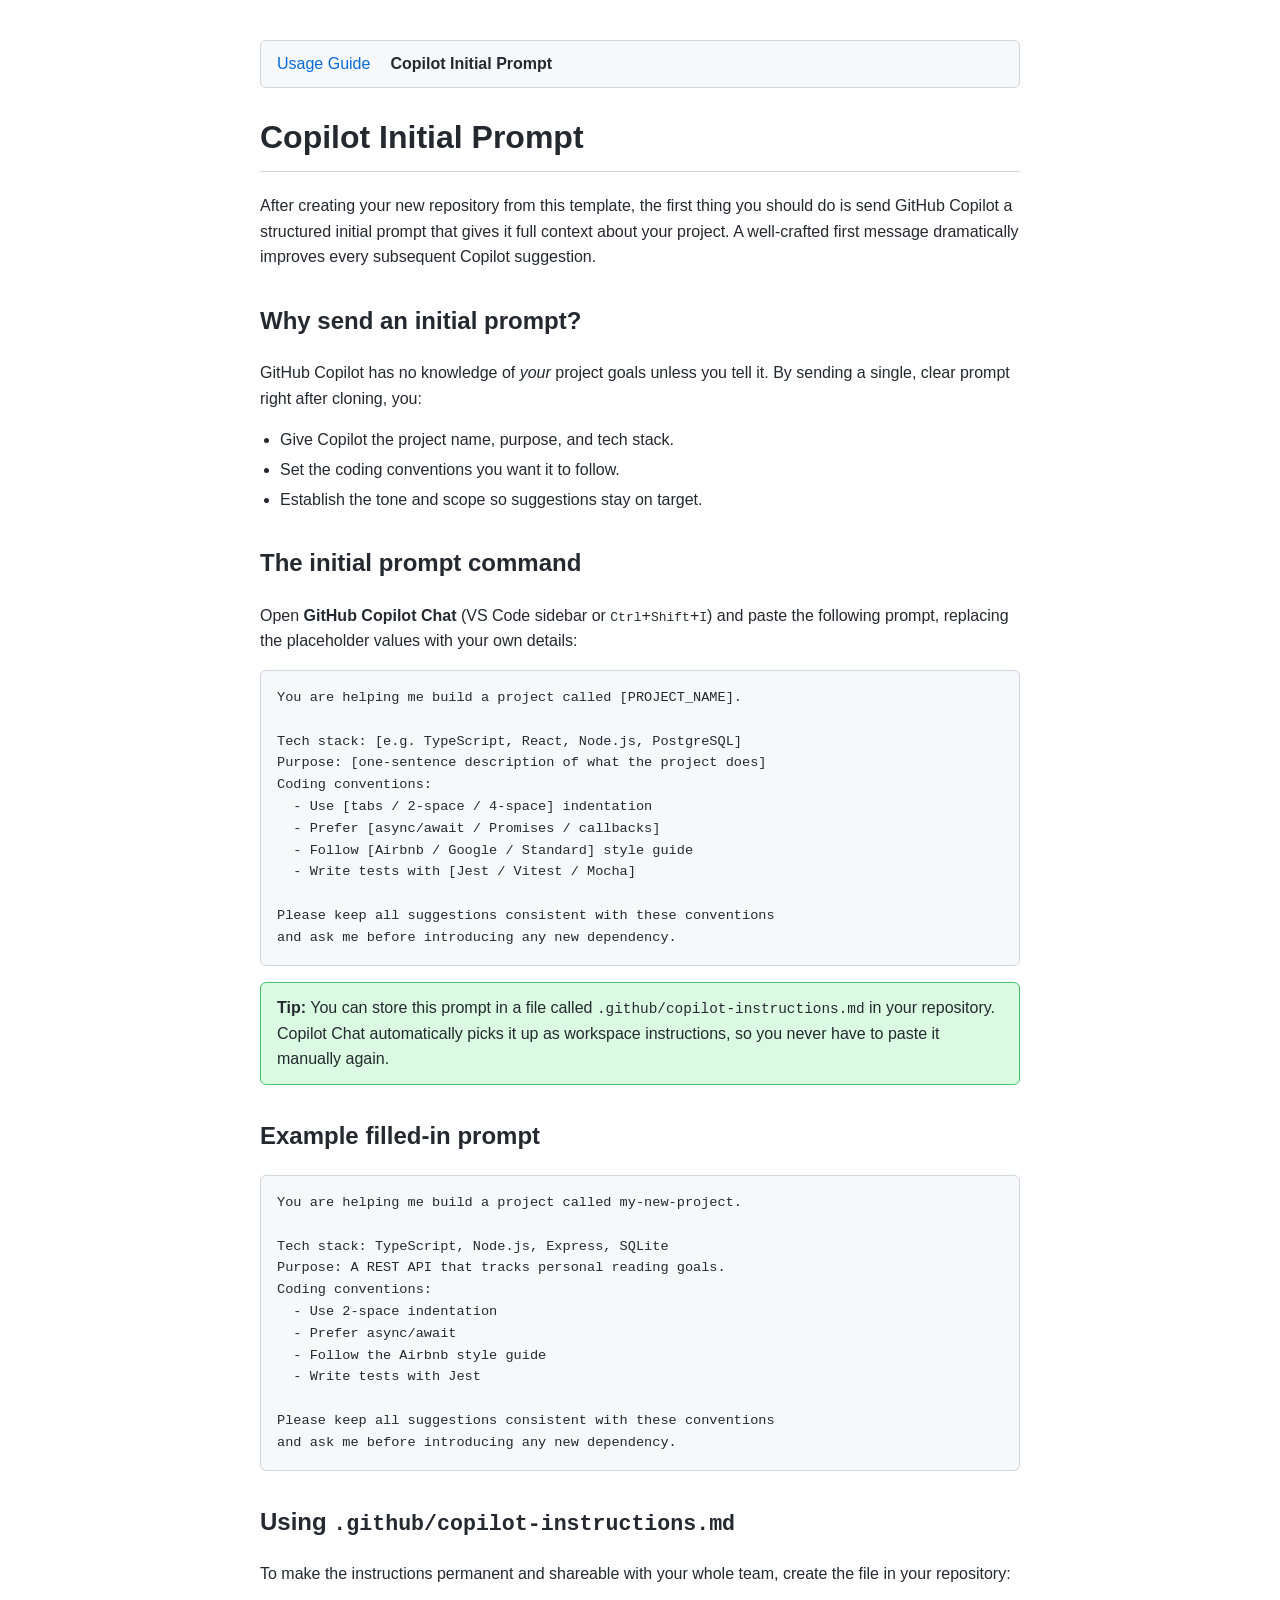
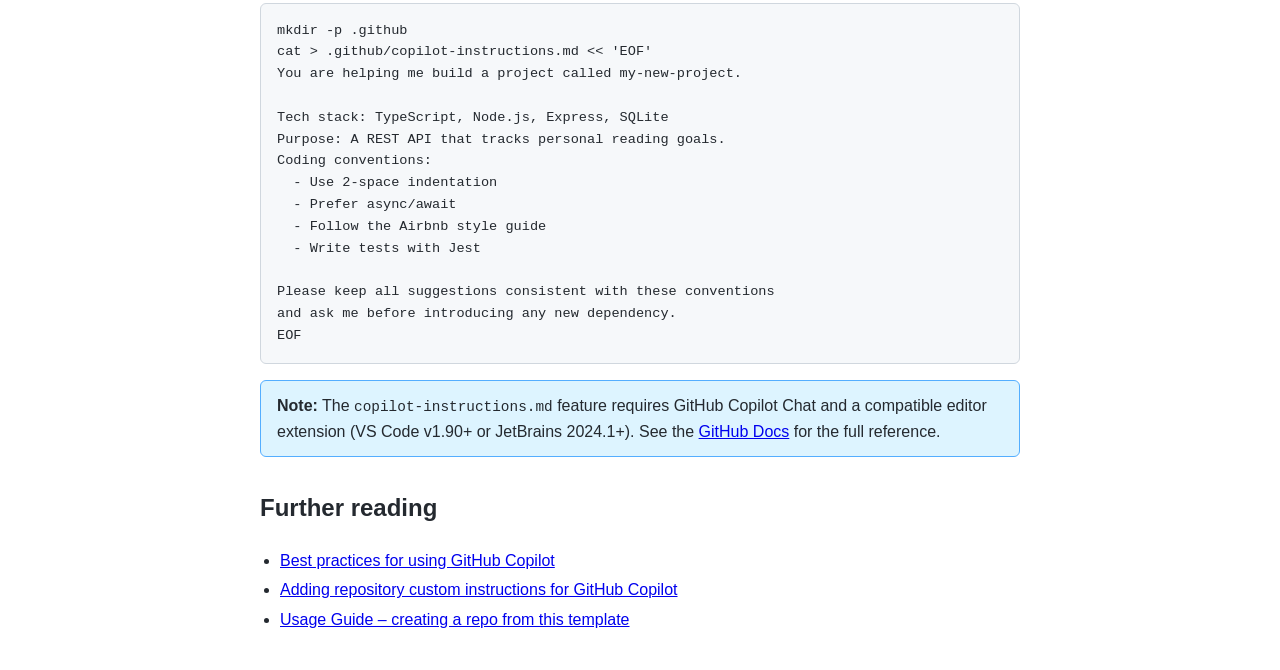
==== initial_prompt.html @ 765c4b9e "feat: add initial_prompt.html and shared navigation menu via styles.css Co-authored-by: rifaterdemsa" ====
<!DOCTYPE html>
<html lang="en">
<head>
  <meta charset="UTF-8" />
  <meta name="viewport" content="width=device-width, initial-scale=1.0" />
  <title>git-template – Copilot Initial Prompt</title>
  <link rel="stylesheet" href="styles.css" />
</head>
<body>

  <nav>
    <a href="index.html">Usage Guide</a>
    <a href="initial_prompt.html" class="active">Copilot Initial Prompt</a>
  </nav>

  <h1>Copilot Initial Prompt</h1>
  <p>
    After creating your new repository from this template, the first thing
    you should do is send GitHub Copilot a structured initial prompt that
    gives it full context about your project.  A well-crafted first message
    dramatically improves every subsequent Copilot suggestion.
  </p>

  <h2>Why send an initial prompt?</h2>
  <p>
    GitHub Copilot has no knowledge of <em>your</em> project goals unless you
    tell it.  By sending a single, clear prompt right after cloning, you:
  </p>
  <ul>
    <li>Give Copilot the project name, purpose, and tech stack.</li>
    <li>Set the coding conventions you want it to follow.</li>
    <li>Establish the tone and scope so suggestions stay on target.</li>
  </ul>

  <h2>The initial prompt command</h2>
  <p>
    Open <strong>GitHub Copilot Chat</strong> (VS Code sidebar or
    <kbd>Ctrl</kbd>+<kbd>Shift</kbd>+<kbd>I</kbd>) and paste the following
    prompt, replacing the placeholder values with your own details:
  </p>
  <pre><code>You are helping me build a project called [PROJECT_NAME].

Tech stack: [e.g. TypeScript, React, Node.js, PostgreSQL]
Purpose: [one-sentence description of what the project does]
Coding conventions:
  - Use [tabs / 2-space / 4-space] indentation
  - Prefer [async/await / Promises / callbacks]
  - Follow [Airbnb / Google / Standard] style guide
  - Write tests with [Jest / Vitest / Mocha]

Please keep all suggestions consistent with these conventions
and ask me before introducing any new dependency.</code></pre>

  <div class="tip">
    <strong>Tip:</strong> You can store this prompt in a file called
    <code>.github/copilot-instructions.md</code> in your repository.
    Copilot Chat automatically picks it up as workspace instructions,
    so you never have to paste it manually again.
  </div>

  <h2>Example filled-in prompt</h2>
  <pre><code>You are helping me build a project called my-new-project.

Tech stack: TypeScript, Node.js, Express, SQLite
Purpose: A REST API that tracks personal reading goals.
Coding conventions:
  - Use 2-space indentation
  - Prefer async/await
  - Follow the Airbnb style guide
  - Write tests with Jest

Please keep all suggestions consistent with these conventions
and ask me before introducing any new dependency.</code></pre>

  <h2>Using <code>.github/copilot-instructions.md</code></h2>
  <p>
    To make the instructions permanent and shareable with your whole team,
    create the file in your repository:
  </p>
  <pre><code>mkdir -p .github
cat &gt; .github/copilot-instructions.md &lt;&lt; 'EOF'
You are helping me build a project called my-new-project.

Tech stack: TypeScript, Node.js, Express, SQLite
Purpose: A REST API that tracks personal reading goals.
Coding conventions:
  - Use 2-space indentation
  - Prefer async/await
  - Follow the Airbnb style guide
  - Write tests with Jest

Please keep all suggestions consistent with these conventions
and ask me before introducing any new dependency.
EOF</code></pre>

  <div class="note">
    <strong>Note:</strong> The <code>copilot-instructions.md</code> feature
    requires GitHub Copilot Chat and a compatible editor extension (VS Code
    v1.90+ or JetBrains 2024.1+).  See the
    <a href="https://docs.github.com/en/copilot/customizing-copilot/adding-repository-custom-instructions-for-github-copilot"
       target="_blank" rel="noopener">GitHub Docs</a> for the full reference.
  </div>

  <h2>Further reading</h2>
  <ul>
    <li>
      <a href="https://docs.github.com/en/copilot/using-github-copilot/best-practices-for-using-github-copilot"
         target="_blank" rel="noopener">
        Best practices for using GitHub Copilot
      </a>
    </li>
    <li>
      <a href="https://docs.github.com/en/copilot/customizing-copilot/adding-repository-custom-instructions-for-github-copilot"
         target="_blank" rel="noopener">
        Adding repository custom instructions for GitHub Copilot
      </a>
    </li>
    <li>
      <a href="index.html">Usage Guide – creating a repo from this template</a>
    </li>
  </ul>

</body>
</html>
---- styles.css ----
body {
  font-family: -apple-system, BlinkMacSystemFont, "Segoe UI", Helvetica, Arial, sans-serif;
  max-width: 760px;
  margin: 40px auto;
  padding: 0 20px;
  color: #24292f;
  line-height: 1.6;
}
h1 { border-bottom: 1px solid #d0d7de; padding-bottom: 8px; }
h2 { margin-top: 32px; }
pre {
  background: #f6f8fa;
  border: 1px solid #d0d7de;
  border-radius: 6px;
  padding: 16px;
  overflow-x: auto;
}
code { font-family: "SFMono-Regular", Consolas, "Liberation Mono", Menlo, monospace; font-size: 0.9em; }
pre code { font-size: 0.85em; }
.note {
  background: #ddf4ff;
  border: 1px solid #54aeff;
  border-radius: 6px;
  padding: 12px 16px;
  margin: 16px 0;
}
.tip {
  background: #dafbe1;
  border: 1px solid #4ac26b;
  border-radius: 6px;
  padding: 12px 16px;
  margin: 16px 0;
}
ul { padding-left: 20px; }
li { margin: 4px 0; }
nav {
  background: #f6f8fa;
  border: 1px solid #d0d7de;
  border-radius: 6px;
  padding: 10px 16px;
  margin-bottom: 24px;
  display: flex;
  gap: 20px;
}
nav a {
  color: #0969da;
  text-decoration: none;
  font-weight: 500;
}
nav a:hover { text-decoration: underline; }
nav a.active { color: #24292f; font-weight: 600; pointer-events: none; }
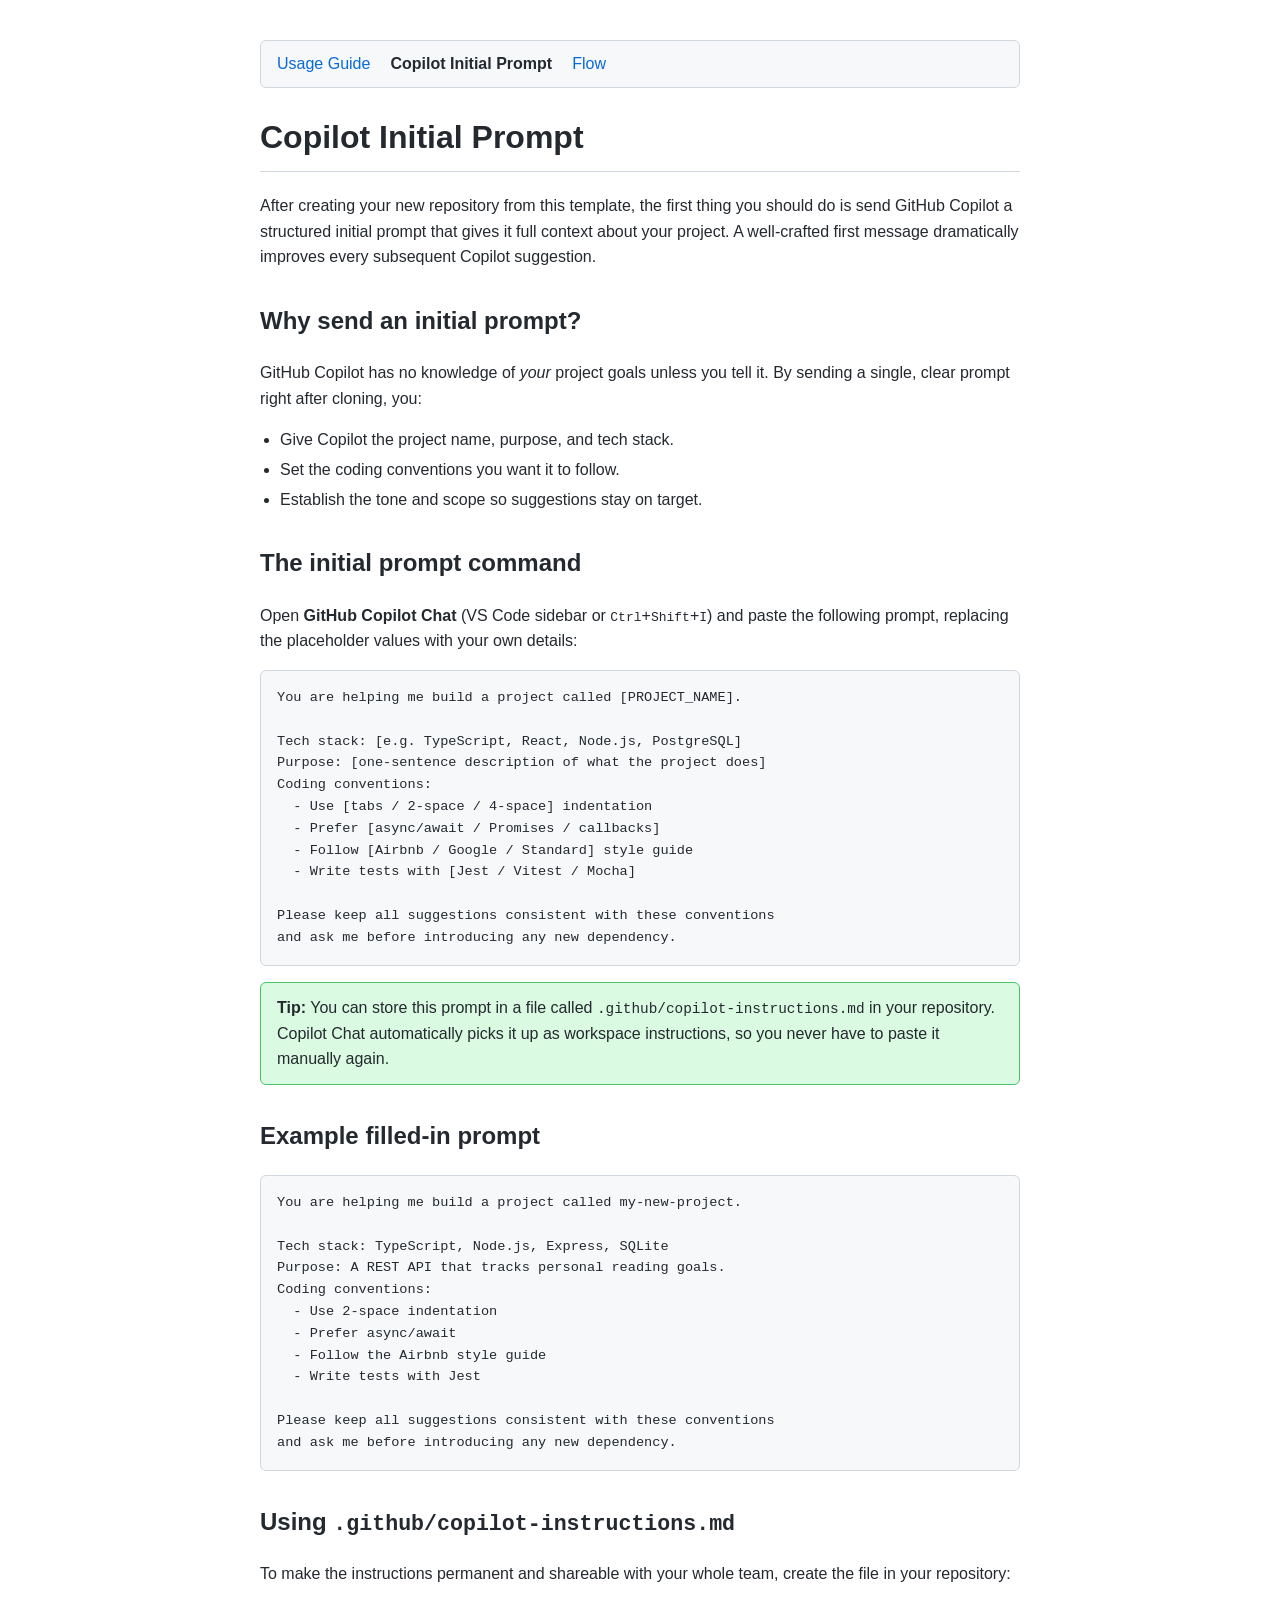
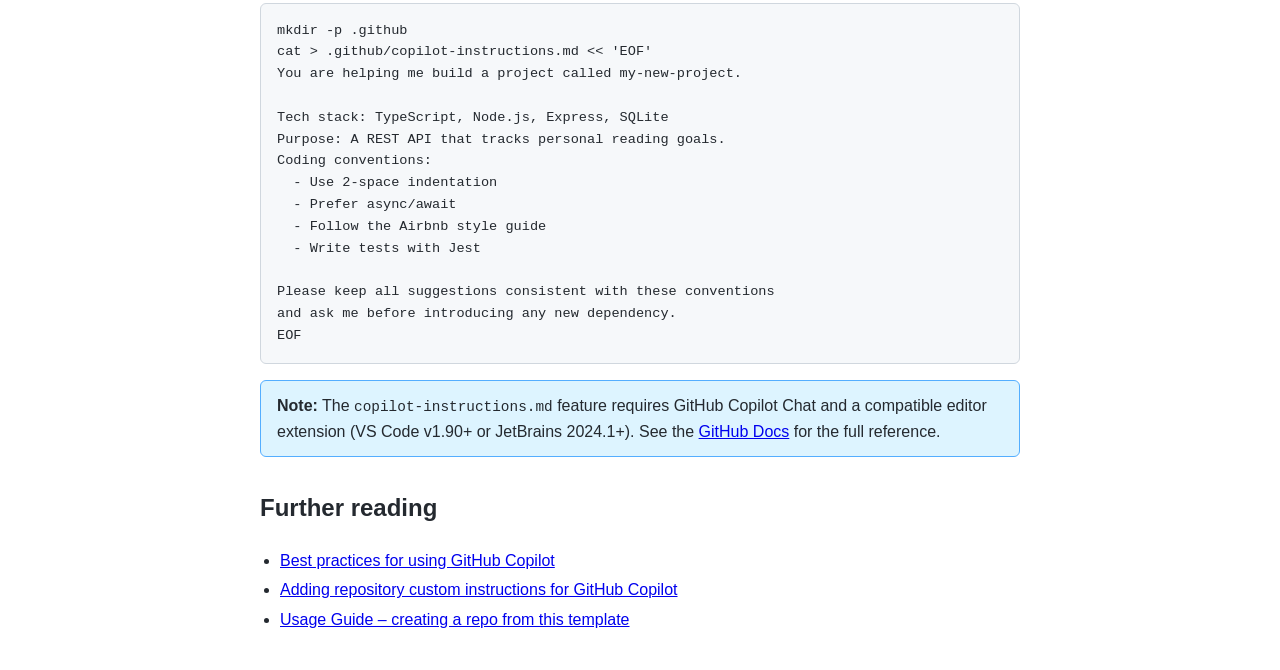
==== commit ce299304: "feat: add flow.html with Mermaid diagram and update nav on all pages Co-authored-by: rifaterdemsahin" ====
--- a/initial_prompt.html
+++ b/initial_prompt.html
@@ -11,6 +11,7 @@
   <nav>
     <a href="index.html">Usage Guide</a>
     <a href="initial_prompt.html" class="active">Copilot Initial Prompt</a>
+    <a href="flow.html">Flow</a>
   </nav>
 
   <h1>Copilot Initial Prompt</h1>
